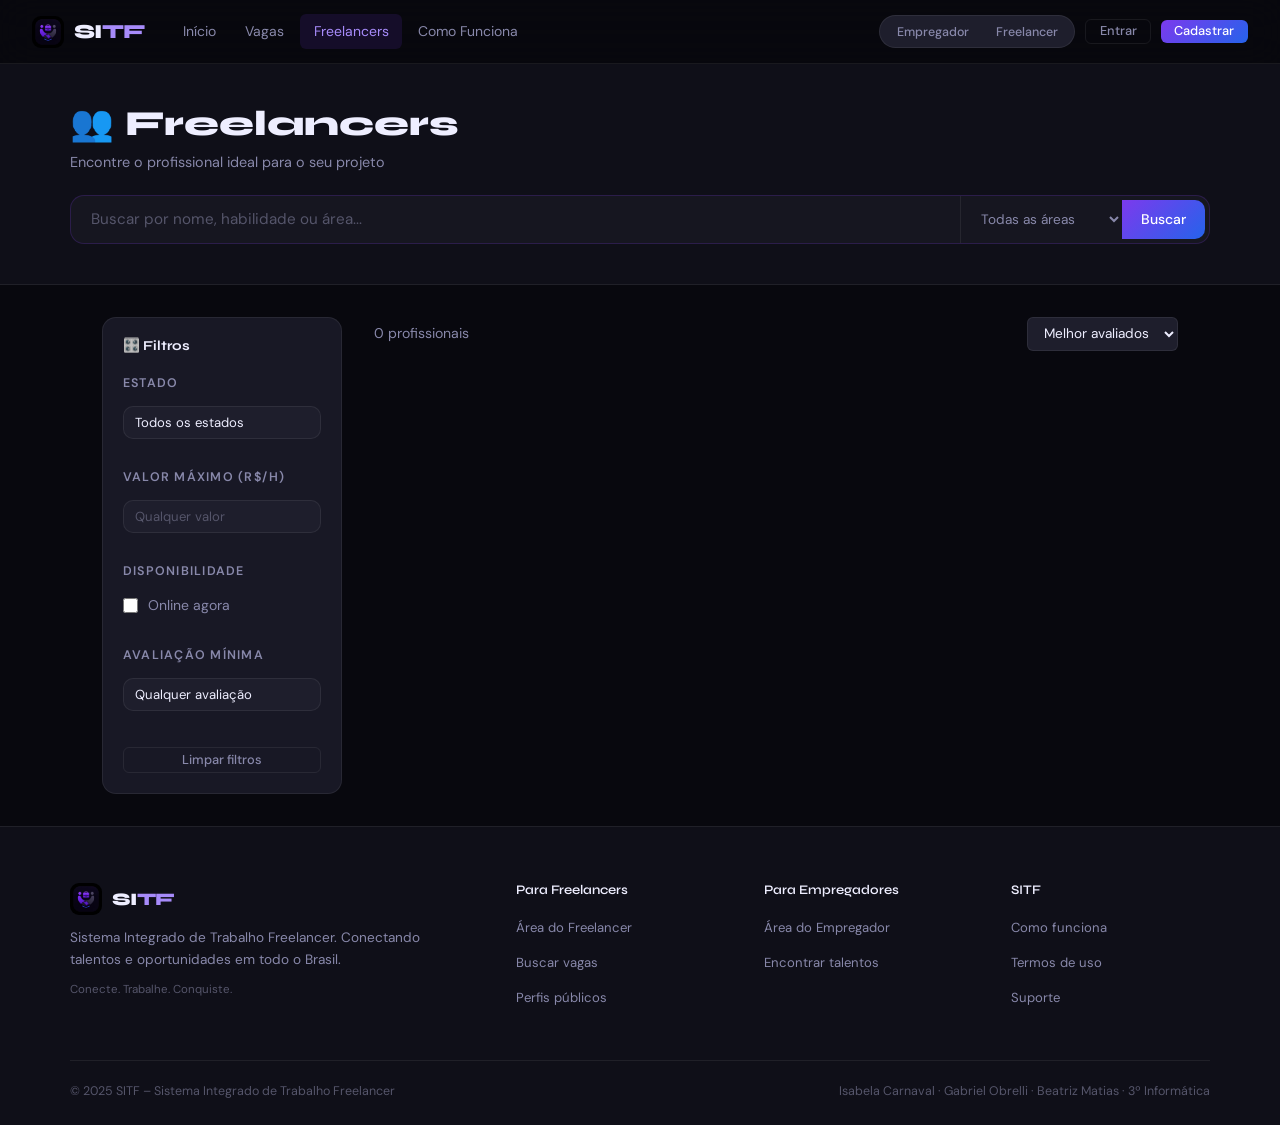
==== SITF_EDITAVEL/freelancers.html @ bf6e8040 "Add files via upload" ====
<!DOCTYPE html>
<html lang="pt-BR">
<head>
<meta charset="UTF-8"><meta name="viewport" content="width=device-width,initial-scale=1">
<title>Freelancers – SITF</title>
<link rel="icon" type="image/png" sizes="32x32" href="assets/img/icon_guia.png">
<link rel="preconnect" href="https://fonts.googleapis.com">
<link href="https://fonts.googleapis.com/css2?family=Syne:wght@400;600;700;800&family=DM+Sans:ital,opsz,wght@0,9..40,300;0,9..40,400;0,9..40,500;1,9..40,300&display=swap" rel="stylesheet">
<link rel="stylesheet" href="styles.css">
<style>
.freelas-page { padding-top: var(--nav-h); }
.freelas-hero { background:var(--dark); padding:2.5rem 2rem; border-bottom:1px solid var(--border2); }
.freelas-layout { display:flex; gap:2rem; max-width:1140px; margin:0 auto; padding:2rem; align-items:flex-start; }
.freelas-grid { display:grid; grid-template-columns:repeat(auto-fill,minmax(240px,1fr)); gap:1.15rem; }
.fc { padding:1.5rem; text-align:center; position:relative; }
.fc-avatar-wrap { position:relative; display:inline-block; margin-bottom:0.85rem; }
.fc-online { position:absolute; bottom:3px; right:3px; width:13px; height:13px; background:var(--green); border-radius:50%; border:2px solid var(--card); }
.fc-name { font-size:1rem; font-weight:700; margin-bottom:0.2rem; }
.fc-role { font-size:0.8rem; color:var(--text-muted); margin-bottom:0.5rem; }
.fc-city { font-size:0.75rem; color:var(--text-dim); margin-bottom:0.6rem; }
.fc-rate { font-size:1rem; font-weight:700; color:var(--purple-light); margin-bottom:0.5rem; }
.fc-stars { font-size:0.82rem; margin-bottom:0.75rem; }
.fc-skills { display:flex; gap:0.3rem; justify-content:center; flex-wrap:wrap; margin-bottom:1rem; }
.freelas-sidebar { width:240px; flex-shrink:0; position:sticky; top:calc(var(--nav-h) + 1rem); }
.filters-body { background:var(--card); border:1px solid var(--border2); border-radius:var(--radius); padding:1.25rem; }
@media(max-width:900px){ .freelas-layout{ flex-direction:column; padding:1.25rem; } .freelas-sidebar{ width:100%; position:static; } }
</style>
</head>
<body>
<div class="scroll-progress"><div class="scroll-bar" id="scrollBar"></div></div>
<nav class="navbar">
  <a href="index.html" class="nav-logo">
    <img src="assets/img/logo.jpeg" alt="SITF" style="width:32px;height:32px;border-radius:9px">
    <span class="sitf-text">SI<span>TF</span></span>
  </a>
  <div class="nav-links">
    <a href="index.html">Início</a>
    <a href="vagas.html" id="nl-vagas">Vagas</a>
    <a href="freelancers.html" id="nl-freelas">Freelancers</a>
    <a href="como-funciona.html" id="nl-como">Como Funciona</a>
  </div>
  <div class="nav-spacer"></div>
  <div class="nav-actions">
    <div class="role-switcher">
      <button class="role-btn" onclick="window.location.href='empregador.html'">Empregador</button>
      <button class="role-btn" onclick="window.location.href='freelancer.html'">Freelancer</button>
    </div>
    <button class="btn btn-ghost btn-sm" onclick="openModal('login')">Entrar</button>
    <button class="btn btn-primary btn-sm" onclick="openModal('register')">Cadastrar</button>
  </div>
  <button class="hamburger" onclick="toggleDrawer()"><span></span><span></span><span></span></button>
</nav>
<div class="mobile-drawer" id="mobileDrawer">
  <a href="index.html" onclick="toggleDrawer()">🏠 Início</a>
  <a href="vagas.html" onclick="toggleDrawer()">🔍 Vagas</a>
  <a href="freelancers.html" onclick="toggleDrawer()">👥 Freelancers</a>
  <a href="como-funciona.html" onclick="toggleDrawer()">📋 Como Funciona</a>
  <div class="sep"></div>
  <a href="empregador.html" onclick="toggleDrawer()">🏢 Área do Empregador</a>
  <a href="freelancer.html" onclick="toggleDrawer()">💼 Área do Freelancer</a>
  <div class="sep"></div>
  <button class="btn btn-ghost btn-full" style="margin-top:0.5rem" onclick="openModal('login');toggleDrawer()">Entrar</button>
  <button class="btn btn-primary btn-full" onclick="openModal('register');toggleDrawer()">Cadastrar-se</button>
</div>
<div class="freelas-page">
  <div class="freelas-hero">
    <div class="container">
      <h1 style="font-size:clamp(1.5rem,3vw,2.2rem);font-weight:800;margin-bottom:0.4rem">👥 Freelancers</h1>
      <p style="color:var(--text-muted);font-size:0.9rem">Encontre o profissional ideal para o seu projeto</p>
      <div style="margin-top:1.25rem">
        <div class="search-bar">
          <input type="text" id="searchInput" placeholder="Buscar por nome, habilidade ou área...">
          <div class="divider-v"></div>
          <select id="searchCat" style="background:transparent;border:none;min-width:130px;padding:0.5rem 1rem;color:var(--text-muted);font-family:inherit;font-size:0.85rem;outline:none">
            <option value="">Todas as áreas</option>
            <option>Design</option><option>Desenvolvimento</option><option>Marketing</option>
            <option>Redação</option><option>Fotografia</option><option>Vídeo</option><option>Consultoria</option>
          </select>
          <button class="btn btn-primary" onclick="applyFilters()">Buscar</button>
        </div>
      </div>
    </div>
  </div>

  <div class="freelas-layout">
    <aside class="freelas-sidebar">
      <div class="filters-body">
        <h3 style="font-size:0.85rem;font-weight:700;margin-bottom:1.25rem">🎛️ Filtros</h3>
        <div class="filter-block">
          <div class="filter-block-title">Estado</div>
          <select class="form-control" id="filterEstado" onchange="applyFilters()" style="font-size:0.82rem;padding:0.45rem 0.7rem">
            <option value="">Todos os estados</option>
            <option>SP</option><option>RJ</option><option>MG</option><option>RS</option>
            <option>PR</option><option>SC</option><option>BA</option><option>CE</option>
          </select>
        </div>
        <div class="filter-block">
          <div class="filter-block-title">Valor máximo (R$/h)</div>
          <input class="form-control" type="number" id="filterMax" placeholder="Qualquer valor" min="0" oninput="applyFilters()" style="font-size:0.82rem;padding:0.45rem 0.7rem">
        </div>
        <div class="filter-block">
          <div class="filter-block-title">Disponibilidade</div>
          <label class="filter-check"><input type="checkbox" id="filterOnline" onchange="applyFilters()"> Online agora</label>
        </div>
        <div class="filter-block">
          <div class="filter-block-title">Avaliação mínima</div>
          <select class="form-control" id="filterRating" onchange="applyFilters()" style="font-size:0.82rem;padding:0.45rem 0.7rem">
            <option value="">Qualquer avaliação</option>
            <option value="4">4+ estrelas</option>
            <option value="4.5">4.5+ estrelas</option>
            <option value="5">5 estrelas</option>
          </select>
        </div>
        <button class="btn btn-ghost btn-full btn-sm" onclick="clearFilters()" style="margin-top:0.5rem">Limpar filtros</button>
      </div>
    </aside>

    <main style="flex:1;min-width:0">
      <div style="display:flex;justify-content:space-between;align-items:center;margin-bottom:1.25rem;flex-wrap:wrap;gap:0.75rem">
        <span style="font-size:0.88rem;color:var(--text-muted)" id="freelaCount">0 profissionais</span>
        <select style="background:var(--dark3);border:1px solid var(--border2);border-radius:var(--radius-xs);padding:0.4rem 0.75rem;color:var(--text);font-size:0.85rem;outline:none" id="sortSelect" onchange="applyFilters()">
          <option value="rating">Melhor avaliados</option>
          <option value="rate_asc">Menor valor</option>
          <option value="rate_desc">Maior valor</option>
          <option value="projetos">Mais projetos</option>
        </select>
      </div>
      <div class="freelas-grid" id="freelasGrid"></div>
    </main>
  </div>
</div>
<footer>
  <div class="container">
    <div class="footer-grid">
      <div>
        <div class="nav-logo" style="margin-bottom:0.75rem">
          <img src="assets/img/logo.jpeg" alt="SITF" style="width:32px;height:32px;border-radius:9px">
          <span class="sitf-text" style="font-size:1.1rem">SI<span>TF</span></span>
        </div>
        <p class="footer-brand-desc">Sistema Integrado de Trabalho Freelancer. Conectando talentos e oportunidades em todo o Brasil.</p>
        <p class="footer-tagline">Conecte. Trabalhe. Conquiste.</p>
      </div>
      <div class="footer-col"><h4>Para Freelancers</h4><ul>
        <li><a href="freelancer.html">Área do Freelancer</a></li>
        <li><a href="vagas.html">Buscar vagas</a></li>
        <li><a href="freelancers.html">Perfis públicos</a></li>
      </ul></div>
      <div class="footer-col"><h4>Para Empregadores</h4><ul>
        <li><a href="empregador.html">Área do Empregador</a></li>
        <li><a href="freelancers.html">Encontrar talentos</a></li>
      </ul></div>
      <div class="footer-col"><h4>SITF</h4><ul>
        <li><a href="como-funciona.html">Como funciona</a></li>
        <li><a href="#">Termos de uso</a></li>
        <li><a href="#">Suporte</a></li>
      </ul></div>
    </div>
    <div class="footer-bottom">
      <span>© 2025 SITF – Sistema Integrado de Trabalho Freelancer</span>
      <span>Isabela Carnaval · Gabriel Obrelli · Beatriz Matias · 3º Informática</span>
    </div>
  </div>
</footer>
<div id="modalsContainer"></div>
<div class="toast" id="toast"><span class="toast-icon" id="toastIcon">✅</span><span id="toastMsg"></span></div>
<!-- MODAL PERFIL FREELANCER -->
<div class="modal-backdrop" id="modalPerfil">
  <div class="modal-box modal-box-wide">
    <div class="modal-header">
      <div id="mpHeader"></div>
      <button class="modal-close" onclick="document.getElementById('modalPerfil').classList.remove('open')">✕</button>
    </div>
    <div id="mpBody"></div>
  </div>
</div>
<script src="shared.js"></script>
<script>
document.getElementById('modalsContainer').innerHTML = buildAuthModal();
document.getElementById('nl-freelas') && (document.getElementById('nl-freelas').className = 'active');

let filteredFreelas = [];

function applyFilters() {
  const q = document.getElementById('searchInput').value.toLowerCase().trim();
  const cat = document.getElementById('searchCat').value.toLowerCase();
  const estado = document.getElementById('filterEstado').value;
  const maxRate = parseFloat(document.getElementById('filterMax').value) || Infinity;
  const online = document.getElementById('filterOnline').checked;
  const minRating = parseFloat(document.getElementById('filterRating').value) || 0;
  const sort = document.getElementById('sortSelect').value;

  const users = SITF.getUsers();
  let freelas = users.filter(u => u.tipo === 'freelancer');

  if (q) freelas = freelas.filter(f => f.nome.toLowerCase().includes(q) || (f.skills||[]).some(s => s.toLowerCase().includes(q)) || (f.bio||'').toLowerCase().includes(q));
  if (cat) freelas = freelas.filter(f => (f.skills||[]).some(s => s.toLowerCase().includes(cat)) || cat === '');
  if (estado) freelas = freelas.filter(f => f.estado === estado);
  if (maxRate !== Infinity) freelas = freelas.filter(f => f.rate <= maxRate);
  if (online) freelas = freelas.filter(f => f.online);
  if (minRating) freelas = freelas.filter(f => (f.rating||0) >= minRating);

  if (sort === 'rating') freelas.sort((a,b) => (b.rating||0)-(a.rating||0));
  else if (sort === 'rate_asc') freelas.sort((a,b) => a.rate-b.rate);
  else if (sort === 'rate_desc') freelas.sort((a,b) => b.rate-a.rate);
  else if (sort === 'projetos') freelas.sort((a,b) => (b.projetos||0)-(a.projetos||0));

  filteredFreelas = freelas;
  renderFreelas();
}

function clearFilters() {
  document.getElementById('searchInput').value = '';
  document.getElementById('searchCat').value = '';
  document.getElementById('filterEstado').value = '';
  document.getElementById('filterMax').value = '';
  document.getElementById('filterOnline').checked = false;
  document.getElementById('filterRating').value = '';
  applyFilters();
}

function renderFreelas() {
  const grid = document.getElementById('freelasGrid');
  document.getElementById('freelaCount').textContent = filteredFreelas.length + ' profissional' + (filteredFreelas.length !== 1 ? 'is' : '');
  if (!filteredFreelas.length) {
    grid.innerHTML = `<div class="empty-state" style="grid-column:1/-1"><div class="empty-state-icon">😕</div><h3>Nenhum profissional encontrado</h3><p>Tente ajustar os filtros.</p></div>`;
    return;
  }
  grid.innerHTML = filteredFreelas.map(f => {
    const avals = SITF.getAvaliacoes().filter(a => a.avaliadoId === f.id && a.tipo === 'empregador_avalia_freelancer');
    const rating = avals.length ? (avals.reduce((s,a)=>s+a.nota,0)/avals.length).toFixed(1) : (f.rating||0);
    const reviews = avals.length || f.reviews || 0;
    return `
    <div class="card card-hover fc" onclick="openPerfil('${f.id}')">
      <div class="fc-avatar-wrap">
        ${avatarHTML(f.nome,'lg')}
        ${f.online ? '<div class="fc-online"></div>' : ''}
      </div>
      <div class="fc-name">${f.nome}</div>
      <div class="fc-role">${f.bio ? f.bio.substring(0,50)+'...' : 'Freelancer'}</div>
      <div class="fc-city">📍 ${f.cidade||'Brasil'}${f.estado?', '+f.estado:''}</div>
      <div class="fc-rate">R$ ${f.rate||'–'}/${f.rateType||'hora'}</div>
      <div class="fc-stars">${starsHTML(parseFloat(rating))} <span style="color:var(--text-muted);font-size:0.75rem">${rating} (${reviews})</span></div>
      <div class="fc-skills">${(f.skills||[]).slice(0,3).map(s=>`<span class="chip">${s}</span>`).join('')}</div>
      <button class="btn btn-primary btn-full btn-sm" onclick="event.stopPropagation();chatWith('${f.id}','${f.nome}')">💬 Enviar mensagem</button>
    </div>`; }).join('');
}

function openPerfil(id) {
  const users = SITF.getUsers();
  const f = users.find(u => u.id === id);
  if (!f) return;
  const avals = SITF.getAvaliacoes().filter(a => a.avaliadoId === id && a.tipo === 'empregador_avalia_freelancer');
  const rating = avals.length ? (avals.reduce((s,a)=>s+a.nota,0)/avals.length).toFixed(1) : (f.rating||0);
  document.getElementById('mpHeader').innerHTML = `
    <div style="display:flex;align-items:center;gap:1rem">
      <div class="online-indicator">${avatarHTML(f.nome,'lg')}${f.online?'<div class="online-dot lg"></div>':''}</div>
      <div>
        <h3 class="modal-title">${f.nome}</h3>
        <p class="modal-subtitle">${f.cidade||''}${f.estado?', '+f.estado:''} ${f.online?'· <span style="color:var(--green)">Online</span>':''}</p>
      </div>
    </div>`;
  document.getElementById('mpBody').innerHTML = `
    <div style="text-align:right;margin-bottom:1rem">
      <a href="perfil.html?id=${f.id}" class="btn btn-ghost btn-sm" target="_blank">🔗 Ver perfil público</a>
    </div>
    <div style="margin-bottom:1rem">
      <div style="font-size:0.95rem;font-weight:700;color:var(--purple-light)">R$ ${f.rate||'–'}/${f.rateType||'hora'}</div>
      <div style="font-size:0.88rem;color:var(--amber);margin:0.4rem 0">${starsHTML(parseFloat(rating))} ${rating} (${avals.length||f.reviews||0} avaliações) · ${f.projetos||0} projetos</div>
    </div>
    <p style="font-size:0.875rem;color:var(--text-muted);line-height:1.7;margin-bottom:1.25rem">${f.bio||'Freelancer disponível no SITF.'}</p>
    <div style="margin-bottom:1.25rem">
      <div style="font-size:0.75rem;color:var(--text-dim);text-transform:uppercase;letter-spacing:0.1em;font-weight:600;margin-bottom:0.5rem">Habilidades</div>
      <div style="display:flex;gap:0.4rem;flex-wrap:wrap">${(f.skills||[]).map(s=>`<span class="chip">${s}</span>`).join('')}</div>
    </div>
    ${f.portfolio?`<div style="margin-bottom:1.25rem;font-size:0.85rem;color:var(--text-muted)">🔗 Portfólio: <a href="https://${f.portfolio}" target="_blank" style="color:var(--purple-light)">${f.portfolio}</a></div>`:''}
    ${avals.length?`<div style="margin-bottom:1.25rem"><div style="font-size:0.75rem;color:var(--text-dim);text-transform:uppercase;letter-spacing:0.1em;font-weight:600;margin-bottom:0.75rem">Avaliações recentes</div>${avals.slice(0,3).map(a=>`<div style="background:var(--dark3);border-radius:var(--radius-sm);padding:0.85rem;margin-bottom:0.6rem"><div style="color:var(--amber);font-size:0.8rem;margin-bottom:0.35rem">${starsHTML(a.nota)}</div><p style="font-size:0.82rem;color:var(--text-muted);font-style:italic">"${a.comentario}"</p></div>`).join('')}</div>`:''}
    <div style="display:flex;gap:0.75rem;flex-wrap:wrap">
      <button class="btn btn-primary btn-lg" onclick="chatWith('${f.id}','${f.nome}');document.getElementById('modalPerfil').classList.remove('open')">💬 Enviar mensagem</button>
      <button class="btn btn-ghost btn-lg" onclick="document.getElementById('modalPerfil').classList.remove('open')">Fechar</button>
    </div>`;
  document.getElementById('modalPerfil').classList.add('open');
}

function chatWith(id, nome) {
  const user = SITF.getUser();
  if (!user) { openModal('login'); showToast('Faça login para enviar mensagem.', 'warn'); return; }
  showToast(`Abrindo chat com ${nome}...`, 'info');
  setTimeout(() => { window.location.href = `${user.tipo === 'empregador' ? 'empregador' : 'freelancer'}.html#chat`; }, 800);
}

applyFilters();
</script>
</body></html>
---- SITF_EDITAVEL/styles.css ----
/* =========================================
   SITF – Sistema Integrado de Trabalho Freelancer
   styles.css – Design System Global
   ========================================= */

*, *::before, *::after { box-sizing: border-box; margin: 0; padding: 0; }

:root {
  --purple:       #7c3aed;
  --purple-dark:  #5b21b6;
  --purple-mid:   #6d28d9;
  --purple-light: #a78bfa;
  --purple-xlight:#ede9fe;
  --blue:         #2563eb;
  --blue-dark:    #1d4ed8;
  --blue-light:   #60a5fa;
  --blue-xlight:  #dbeafe;
  --black:        #08080e;
  --dark:         #0f0f18;
  --dark2:        #161620;
  --dark3:        #1e1e2c;
  --dark4:        #272738;
  --card:         #181825;
  --border:       rgba(124,58,237,0.2);
  --border2:      rgba(255,255,255,0.07);
  --border3:      rgba(255,255,255,0.04);
  --text:         #eeeeff;
  --text-muted:   #8888aa;
  --text-dim:     #55556a;
  --white:        #ffffff;
  --green:        #10b981;
  --amber:        #f59e0b;
  --red:          #ef4444;
  --radius-xs:    6px;
  --radius-sm:    10px;
  --radius:       14px;
  --radius-lg:    20px;
  --radius-xl:    28px;
  --shadow:       0 8px 32px rgba(0,0,0,0.5);
  --shadow-sm:    0 2px 12px rgba(0,0,0,0.3);
  --shadow-glow:  0 0 40px rgba(124,58,237,0.15);
  --nav-h:        64px;
}

html { scroll-behavior: smooth; font-size: 16px; }

body {
  font-family: 'DM Sans', sans-serif;
  background: var(--black);
  color: var(--text);
  line-height: 1.65;
  overflow-x: hidden;
  min-height: 100vh;
}

h1,h2,h3,h4,h5,h6 { font-family: 'Syne', sans-serif; line-height: 1.15; }

a { color: inherit; text-decoration: none; }
button { cursor: pointer; font-family: inherit; border: none; }
input, select, textarea { font-family: inherit; }
img { max-width: 100%; display: block; }
ul, ol { list-style: none; }

/* ---- SCROLLBAR ---- */
::-webkit-scrollbar { width: 6px; height: 6px; }
::-webkit-scrollbar-track { background: var(--dark); }
::-webkit-scrollbar-thumb { background: var(--dark4); border-radius: 3px; }
::-webkit-scrollbar-thumb:hover { background: var(--purple); }

/* ---- SCROLL PROGRESS ---- */
.scroll-progress {
  position: fixed; top: var(--nav-h); left: 0; right: 0; height: 2px; z-index: 99;
}
.scroll-bar {
  height: 100%;
  background: linear-gradient(90deg, var(--purple), var(--blue));
  width: 0%;
  transition: width 0.1s linear;
}

/* ---- NAVBAR ---- */
.navbar {
  position: fixed; top: 0; left: 0; right: 0; z-index: 200;
  height: var(--nav-h);
  background: rgba(8,8,14,0.88);
  backdrop-filter: blur(18px);
  border-bottom: 1px solid var(--border2);
  display: flex; align-items: center;
  padding: 0 2rem; gap: 1.5rem;
}

.nav-logo {
  display: flex; align-items: center; gap: 10px;
  font-family: 'Syne', sans-serif;
  font-size: 1.25rem; font-weight: 800;
  flex-shrink: 0;
  text-decoration: none; color: var(--text);
}

.nav-logo img {
  width: 36px; height: 36px;
  border-radius: 10px;
  object-fit: cover;
}

.nav-logo .sitf-text { letter-spacing: -0.03em; }
.nav-logo .sitf-text span { color: var(--purple-light); }

.nav-links {
  display: flex; align-items: center; gap: 2px; flex: 1;
}

.nav-links a {
  padding: 0.4rem 0.85rem;
  font-size: 0.875rem;
  color: var(--text-muted);
  border-radius: var(--radius-xs);
  transition: color 0.2s, background 0.2s;
  white-space: nowrap;
}

.nav-links a:hover { color: var(--text); background: var(--dark3); }
.nav-links a.active { color: var(--purple-light); background: rgba(124,58,237,0.12); }

.nav-spacer { flex: 1; }

.nav-actions {
  display: flex; align-items: center; gap: 0.6rem; flex-shrink: 0;
}

/* Role switcher pill */
.role-switcher {
  display: flex; align-items: center;
  background: var(--dark3); border-radius: 99px;
  padding: 3px; border: 1px solid var(--border2);
}

.role-btn {
  padding: 0.3rem 0.85rem; border-radius: 99px;
  font-size: 0.78rem; font-weight: 500;
  background: none; color: var(--text-muted);
  transition: all 0.2s;
}

.role-btn.active {
  background: linear-gradient(135deg, var(--purple), var(--blue));
  color: #fff;
}

/* Hamburger */
.hamburger {
  display: none;
  flex-direction: column; gap: 5px;
  background: none; padding: 4px;
  color: var(--text); margin-left: auto;
}

.hamburger span {
  display: block; width: 22px; height: 2px;
  background: currentColor; border-radius: 2px;
  transition: 0.3s;
}

/* Mobile drawer */
.mobile-drawer {
  display: none; position: fixed;
  top: var(--nav-h); left: 0; right: 0; bottom: 0;
  background: var(--dark); z-index: 190;
  flex-direction: column; padding: 1.5rem;
  gap: 0.5rem; overflow-y: auto;
}

.mobile-drawer.open { display: flex; }

.mobile-drawer a {
  padding: 0.85rem 1rem;
  border-bottom: 1px solid var(--border2);
  color: var(--text); font-size: 1rem;
  border-radius: var(--radius-xs);
}

.mobile-drawer a:hover { background: var(--dark3); }

.mobile-drawer .sep { height: 1px; background: var(--border2); margin: 0.5rem 0; }

/* ---- BUTTONS ---- */
.btn {
  display: inline-flex; align-items: center; gap: 0.4rem;
  padding: 0.5rem 1.2rem;
  border-radius: var(--radius-sm);
  font-size: 0.875rem; font-weight: 500;
  border: none; transition: all 0.18s; line-height: 1;
  white-space: nowrap;
}

.btn-primary {
  background: linear-gradient(135deg, var(--purple), var(--blue));
  color: #fff;
}
.btn-primary:hover {
  opacity: 0.88; transform: translateY(-1px);
  box-shadow: 0 6px 24px rgba(124,58,237,0.35);
}
.btn-primary:active { transform: translateY(0); }

.btn-secondary {
  background: var(--dark3); color: var(--text);
  border: 1px solid var(--border2);
}
.btn-secondary:hover { background: var(--dark4); border-color: rgba(255,255,255,0.12); }

.btn-ghost {
  background: transparent; color: var(--text-muted);
  border: 1px solid var(--border2);
}
.btn-ghost:hover { color: var(--text); border-color: rgba(255,255,255,0.15); background: var(--dark3); }

.btn-outline {
  background: transparent; color: var(--purple-light);
  border: 1px solid rgba(124,58,237,0.45);
}
.btn-outline:hover { background: rgba(124,58,237,0.1); border-color: var(--purple); }

.btn-danger {
  background: rgba(239,68,68,0.15); color: #f87171;
  border: 1px solid rgba(239,68,68,0.3);
}
.btn-danger:hover { background: rgba(239,68,68,0.25); }

.btn-success {
  background: rgba(16,185,129,0.15); color: #34d399;
  border: 1px solid rgba(16,185,129,0.3);
}
.btn-success:hover { background: rgba(16,185,129,0.25); }

.btn-sm { padding: 0.35rem 0.85rem; font-size: 0.8rem; border-radius: var(--radius-xs); }
.btn-lg { padding: 0.75rem 2rem; font-size: 1rem; border-radius: var(--radius); }
.btn-xl { padding: 1rem 2.5rem; font-size: 1.05rem; border-radius: var(--radius); }
.btn-full { width: 100%; justify-content: center; }
.btn-icon { width: 36px; height: 36px; padding: 0; justify-content: center; }

/* ---- BADGES ---- */
.badge {
  display: inline-flex; align-items: center; gap: 4px;
  font-size: 0.7rem; font-weight: 600; padding: 0.18rem 0.6rem;
  border-radius: 99px; line-height: 1.4;
}
.badge-new { background: rgba(37,99,235,0.18); color: var(--blue-light); }
.badge-urgent { background: rgba(239,68,68,0.18); color: #f87171; }
.badge-remote { background: rgba(16,185,129,0.18); color: #34d399; }
.badge-presencial { background: rgba(245,158,11,0.18); color: #fcd34d; }
.badge-hibrido { background: rgba(124,58,237,0.18); color: var(--purple-light); }
.badge-open { background: rgba(16,185,129,0.18); color: #34d399; }
.badge-closed { background: rgba(100,100,120,0.25); color: var(--text-muted); }
.badge-featured { background: linear-gradient(135deg,rgba(124,58,237,0.3),rgba(37,99,235,0.3)); color: var(--purple-light); border: 1px solid rgba(124,58,237,0.3); }

/* ---- CARDS ---- */
.card {
  background: var(--card);
  border: 1px solid var(--border2);
  border-radius: var(--radius);
}

.card-hover {
  transition: border-color 0.2s, transform 0.2s, box-shadow 0.2s;
  cursor: pointer; position: relative; overflow: hidden;
}

.card-hover::before {
  content: '';
  position: absolute; top: 0; left: 0; right: 0; height: 3px;
  background: linear-gradient(90deg, var(--purple), var(--blue));
  transform: scaleX(0); transition: transform 0.3s;
  transform-origin: left; border-radius: 0;
}

.card-hover:hover {
  border-color: rgba(124,58,237,0.35);
  transform: translateY(-2px);
  box-shadow: 0 12px 36px rgba(0,0,0,0.35);
}

.card-hover:hover::before { transform: scaleX(1); }

/* ---- AVATAR ---- */
.avatar {
  border-radius: 50%; flex-shrink: 0;
  display: flex; align-items: center; justify-content: center;
  font-weight: 700; color: #fff; font-family: 'Syne', sans-serif;
  overflow: hidden;
}

.avatar-sm  { width: 32px; height: 32px; font-size: 0.75rem; }
.avatar-md  { width: 44px; height: 44px; font-size: 1rem; }
.avatar-lg  { width: 64px; height: 64px; font-size: 1.3rem; }
.avatar-xl  { width: 88px; height: 88px; font-size: 1.8rem; }

.online-indicator {
  position: relative; display: inline-flex;
}
.online-dot {
  position: absolute; bottom: 2px; right: 2px;
  width: 10px; height: 10px;
  background: var(--green); border-radius: 50%;
  border: 2px solid var(--card);
}
.online-dot.lg { width: 14px; height: 14px; bottom: 3px; right: 3px; }

/* ---- STAR RATING ---- */
.stars { color: var(--amber); }
.stars-empty { color: var(--dark4); }

/* ---- FORMS ---- */
.form-group { margin-bottom: 1.1rem; }

.form-label {
  display: block; font-size: 0.82rem;
  color: var(--text-muted); margin-bottom: 0.4rem;
  font-weight: 500;
}

.form-control {
  width: 100%;
  background: var(--dark3);
  border: 1px solid var(--border2);
  border-radius: var(--radius-sm);
  padding: 0.65rem 0.9rem;
  color: var(--text); font-size: 0.9rem; font-family: inherit;
  outline: none; transition: border-color 0.2s, box-shadow 0.2s;
  appearance: none;
}

.form-control:focus {
  border-color: var(--purple);
  box-shadow: 0 0 0 3px rgba(124,58,237,0.12);
}

.form-control::placeholder { color: var(--text-dim); }

.form-control:disabled { opacity: 0.5; cursor: not-allowed; }

textarea.form-control { resize: vertical; min-height: 90px; line-height: 1.5; }

.form-hint { font-size: 0.75rem; color: var(--text-dim); margin-top: 0.35rem; }
.form-error { font-size: 0.75rem; color: #f87171; margin-top: 0.35rem; }

.input-group {
  display: flex; align-items: stretch; gap: 0;
}
.input-group .form-control {
  border-radius: var(--radius-sm) 0 0 var(--radius-sm);
  flex: 1;
}
.input-group .btn {
  border-radius: 0 var(--radius-sm) var(--radius-sm) 0;
}
.input-prefix {
  display: flex; align-items: center; padding: 0 0.75rem;
  background: var(--dark4); border: 1px solid var(--border2);
  border-right: none; border-radius: var(--radius-sm) 0 0 var(--radius-sm);
  color: var(--text-muted); font-size: 0.88rem; white-space: nowrap;
}

.form-row { display: grid; gap: 0.75rem; }
.form-row-2 { grid-template-columns: 1fr 1fr; }
.form-row-3 { grid-template-columns: 1fr 1fr 1fr; }

@media (max-width: 560px) {
  .form-row-2, .form-row-3 { grid-template-columns: 1fr; }
}

/* ---- TABS ---- */
.tabs {
  display: flex; background: var(--dark3);
  border-radius: var(--radius-sm); padding: 3px;
}

.tab-btn {
  flex: 1; padding: 0.5rem 1rem; text-align: center;
  font-size: 0.85rem; border-radius: var(--radius-xs);
  background: none; color: var(--text-muted);
  transition: 0.2s; font-weight: 500;
}

.tab-btn.active {
  background: var(--dark2); color: var(--text);
}

/* ---- MODAL ---- */
.modal-backdrop {
  display: none; position: fixed; inset: 0;
  background: rgba(0,0,0,0.75); z-index: 500;
  align-items: center; justify-content: center;
  padding: 1rem;
}
.modal-backdrop.open { display: flex; }

.modal-box {
  background: var(--dark2);
  border: 1px solid var(--border);
  border-radius: var(--radius-lg);
  padding: 2rem; width: 100%; max-width: 480px;
  max-height: 90vh; overflow-y: auto;
  animation: modalIn 0.22s ease;
}

.modal-box-wide { max-width: 680px; }

@keyframes modalIn {
  from { opacity: 0; transform: translateY(16px) scale(0.98); }
  to   { opacity: 1; transform: none; }
}

.modal-header {
  display: flex; justify-content: space-between; align-items: flex-start;
  margin-bottom: 1.5rem;
}

.modal-title { font-size: 1.2rem; font-weight: 800; }
.modal-subtitle { font-size: 0.82rem; color: var(--text-muted); margin-top: 0.25rem; }

.modal-close {
  background: none; color: var(--text-muted);
  font-size: 1.3rem; line-height: 1; padding: 2px;
  border-radius: 6px; flex-shrink: 0;
  transition: color 0.15s;
}
.modal-close:hover { color: var(--text); }

/* ---- TOAST ---- */
.toast {
  position: fixed; bottom: 1.5rem; right: 1.5rem; z-index: 900;
  background: var(--dark2);
  border: 1px solid rgba(124,58,237,0.4);
  border-radius: var(--radius); padding: 0.85rem 1.25rem;
  display: flex; align-items: center; gap: 0.75rem;
  box-shadow: var(--shadow); font-size: 0.875rem;
  transform: translateY(80px); opacity: 0;
  transition: transform 0.3s cubic-bezier(0.34,1.56,0.64,1), opacity 0.3s;
  max-width: 340px; pointer-events: none;
}
.toast.show { transform: none; opacity: 1; pointer-events: auto; }
.toast-icon { font-size: 1.1rem; flex-shrink: 0; }

/* ---- SECTION COMMONS ---- */
.section { padding: 5rem 2rem; }
.section-dark { background: var(--dark); }
.section-darker { background: var(--dark2); }

.container { max-width: 1140px; margin: 0 auto; width: 100%; }

.section-label {
  font-size: 0.75rem; font-weight: 600; letter-spacing: 0.14em;
  text-transform: uppercase; color: var(--purple-light);
  margin-bottom: 0.6rem; display: block;
}

.section-title {
  font-size: clamp(1.6rem, 3vw, 2.4rem);
  font-weight: 800; line-height: 1.15; margin-bottom: 0.75rem;
}

.section-subtitle { color: var(--text-muted); font-size: 1rem; }

.section-head { margin-bottom: 2.5rem; }
.section-head-center { text-align: center; }
.section-head-center .section-subtitle { max-width: 520px; margin: 0 auto; }
.section-head-between { display: flex; justify-content: space-between; align-items: flex-end; flex-wrap: wrap; gap: 1rem; }

/* ---- GRADIENT TEXT ---- */
.grad-text {
  background: linear-gradient(135deg, var(--purple-light), var(--blue-light));
  -webkit-background-clip: text; -webkit-text-fill-color: transparent; background-clip: text;
}

/* ---- CHIP / TAG ---- */
.chip {
  display: inline-flex; align-items: center; gap: 4px;
  background: var(--dark3); color: var(--text-muted);
  font-size: 0.72rem; padding: 0.22rem 0.6rem;
  border-radius: var(--radius-xs); font-weight: 500;
  border: 1px solid var(--border3);
}

/* ---- DIVIDER ---- */
.divider {
  border: none;
  border-top: 1px solid var(--border2);
  margin: 1.5rem 0;
}

/* ---- GRID UTILITIES ---- */
.grid { display: grid; }
.grid-2 { grid-template-columns: repeat(2, 1fr); }
.grid-3 { grid-template-columns: repeat(3, 1fr); }
.grid-4 { grid-template-columns: repeat(4, 1fr); }
.grid-auto-fill-280 { grid-template-columns: repeat(auto-fill, minmax(280px, 1fr)); }
.grid-auto-fill-240 { grid-template-columns: repeat(auto-fill, minmax(240px, 1fr)); }
.grid-auto-fill-300 { grid-template-columns: repeat(auto-fill, minmax(300px, 1fr)); }
.gap-sm { gap: 0.75rem; }
.gap-md { gap: 1.25rem; }
.gap-lg { gap: 2rem; }

/* ---- FLEX UTILITIES ---- */
.flex { display: flex; }
.flex-col { flex-direction: column; }
.items-center { align-items: center; }
.items-start { align-items: flex-start; }
.justify-between { justify-content: space-between; }
.justify-center { justify-content: center; }
.flex-1 { flex: 1; }
.flex-wrap { flex-wrap: wrap; }
.flex-shrink-0 { flex-shrink: 0; }
.gap-xs { gap: 0.35rem; }
.gap-sm { gap: 0.6rem; }

/* ---- TEXT UTILITIES ---- */
.text-muted { color: var(--text-muted); }
.text-dim { color: var(--text-dim); }
.text-sm { font-size: 0.85rem; }
.text-xs { font-size: 0.75rem; }
.text-purple { color: var(--purple-light); }
.text-green { color: var(--green); }
.text-red { color: var(--red); }
.text-amber { color: var(--amber); }
.text-center { text-align: center; }
.font-bold { font-weight: 700; }
.font-600 { font-weight: 600; }
.truncate { overflow: hidden; text-overflow: ellipsis; white-space: nowrap; }
.line-clamp-2 { display: -webkit-box; -webkit-line-clamp: 2; -webkit-box-orient: vertical; overflow: hidden; }

/* ---- SPACING ---- */
.mt-1 { margin-top: 0.5rem; }
.mt-2 { margin-top: 1rem; }
.mt-3 { margin-top: 1.5rem; }
.mb-1 { margin-bottom: 0.5rem; }
.mb-2 { margin-bottom: 1rem; }
.mb-3 { margin-bottom: 1.5rem; }

/* ---- HIDDEN ---- */
.hidden { display: none !important; }
.sr-only {
  position: absolute; width: 1px; height: 1px;
  padding: 0; margin: -1px; overflow: hidden;
  clip: rect(0,0,0,0); white-space: nowrap; border: 0;
}

/* ---- SEARCH BOX ---- */
.search-bar {
  background: var(--dark2);
  border: 1px solid var(--border);
  border-radius: var(--radius);
  display: flex; align-items: stretch;
  overflow: hidden;
}

.search-bar input {
  flex: 1; background: none; border: none; outline: none;
  padding: 0.85rem 1.25rem; color: var(--text);
  font-size: 0.95rem; font-family: inherit;
}
.search-bar input::placeholder { color: var(--text-dim); }

.search-bar .divider-v {
  width: 1px; background: var(--border2);
  align-self: stretch;
}

.search-bar select {
  background: none; border: none; outline: none;
  padding: 0 1rem; color: var(--text-muted);
  font-family: inherit; font-size: 0.85rem;
  cursor: pointer; min-width: 140px;
}

.search-bar .btn { border-radius: 0 var(--radius-sm) var(--radius-sm) 0; margin: 4px 4px 4px 0; }

.filter-tags { display: flex; gap: 0.4rem; flex-wrap: wrap; margin-top: 0.65rem; }
.filter-tag {
  font-size: 0.75rem; padding: 0.22rem 0.7rem;
  border-radius: 99px; border: 1px solid var(--border2);
  color: var(--text-muted); cursor: pointer; transition: 0.2s;
  background: none;
}
.filter-tag:hover, .filter-tag.active {
  border-color: var(--purple); color: var(--purple-light);
  background: rgba(124,58,237,0.08);
}

/* ---- STAT CARD ---- */
.stat-card {
  background: var(--dark3); border-radius: var(--radius);
  padding: 1.25rem 1.5rem;
}
.stat-value { font-size: 1.6rem; font-weight: 800; font-family: 'Syne', sans-serif; }
.stat-label { font-size: 0.78rem; color: var(--text-muted); margin-top: 0.2rem; }
.stat-delta { font-size: 0.72rem; font-weight: 600; }
.stat-delta.up { color: var(--green); }
.stat-delta.down { color: var(--red); }

/* ---- CHAT COMPONENTS ---- */
.chat-layout { display: flex; height: 100%; }

.chat-sidebar {
  width: 280px; flex-shrink: 0;
  background: var(--dark2);
  border-right: 1px solid var(--border2);
  display: flex; flex-direction: column;
}

.chat-sidebar-header {
  padding: 1rem 1.25rem;
  border-bottom: 1px solid var(--border2);
  display: flex; justify-content: space-between; align-items: center;
  font-weight: 600; font-size: 0.9rem; flex-shrink: 0;
}

.chat-contacts { flex: 1; overflow-y: auto; }

.contact-item {
  display: flex; align-items: center; gap: 0.75rem;
  padding: 0.85rem 1.25rem;
  border-bottom: 1px solid var(--border3);
  cursor: pointer; transition: background 0.15s;
}
.contact-item:hover { background: rgba(255,255,255,0.03); }
.contact-item.active {
  background: rgba(124,58,237,0.1);
  border-right: 2px solid var(--purple);
}
.contact-info { flex: 1; min-width: 0; }
.contact-name { font-size: 0.875rem; font-weight: 500; }
.contact-preview { font-size: 0.72rem; color: var(--text-muted); white-space: nowrap; overflow: hidden; text-overflow: ellipsis; }
.contact-meta { display: flex; flex-direction: column; align-items: flex-end; gap: 3px; }
.contact-time { font-size: 0.65rem; color: var(--text-dim); }
.unread-badge {
  background: var(--purple); color: #fff;
  font-size: 0.62rem; font-weight: 700;
  width: 16px; height: 16px; border-radius: 50%;
  display: flex; align-items: center; justify-content: center;
}

.chat-main { flex: 1; display: flex; flex-direction: column; min-width: 0; }

.chat-header {
  padding: 0.85rem 1.25rem;
  border-bottom: 1px solid var(--border2);
  display: flex; align-items: center; gap: 0.75rem;
  flex-shrink: 0;
}
.chat-header-info { flex: 1; }
.chat-peer-name { font-size: 0.9rem; font-weight: 600; }
.chat-peer-status { font-size: 0.7rem; color: var(--green); }

.chat-messages {
  flex: 1; overflow-y: auto; padding: 1.25rem;
  display: flex; flex-direction: column; gap: 0.85rem;
}

.message { display: flex; gap: 0.5rem; max-width: 78%; }
.message.outgoing { align-self: flex-end; flex-direction: row-reverse; }

.msg-bubble {
  padding: 0.65rem 0.9rem;
  border-radius: 14px; font-size: 0.85rem; line-height: 1.45;
}
.message .msg-bubble {
  background: var(--dark3); color: var(--text);
  border-bottom-left-radius: 4px;
}
.message.outgoing .msg-bubble {
  background: linear-gradient(135deg, var(--purple), var(--blue));
  color: #fff; border-bottom-right-radius: 4px;
}

.msg-time { font-size: 0.6rem; color: var(--text-dim); margin-top: 3px; }
.message.outgoing .msg-time { text-align: right; }

.chat-composer {
  padding: 0.85rem 1.25rem;
  border-top: 1px solid var(--border2);
  display: flex; gap: 0.5rem; align-items: center;
  flex-shrink: 0;
}
.composer-input {
  flex: 1; background: var(--dark3);
  border: 1px solid var(--border2);
  border-radius: 99px; padding: 0.55rem 1.1rem;
  color: var(--text); font-family: inherit; font-size: 0.85rem; outline: none;
  transition: border-color 0.2s;
}
.composer-input:focus { border-color: var(--purple); }
.composer-input::placeholder { color: var(--text-dim); }

.send-btn {
  width: 38px; height: 38px; border-radius: 50%;
  background: linear-gradient(135deg, var(--purple), var(--blue));
  color: #fff; font-size: 1rem; display: flex;
  align-items: center; justify-content: center;
  transition: opacity 0.2s, transform 0.15s;
  flex-shrink: 0;
}
.send-btn:hover { opacity: 0.85; transform: scale(1.05); }

/* ---- RATING STARS INPUT ---- */
.star-input { display: flex; gap: 4px; }
.star-input span {
  font-size: 1.6rem; cursor: pointer; color: var(--dark4);
  transition: color 0.15s, transform 0.1s;
}
.star-input span.active, .star-input span:hover { color: var(--amber); }
.star-input span:hover { transform: scale(1.15); }

/* ---- PROGRESS BAR ---- */
.progress-bar {
  height: 6px; background: var(--dark4); border-radius: 99px; overflow: hidden;
}
.progress-fill {
  height: 100%; border-radius: 99px;
  background: linear-gradient(90deg, var(--purple), var(--blue));
  transition: width 0.4s ease;
}

/* ---- EMPTY STATE ---- */
.empty-state {
  text-align: center; padding: 4rem 2rem;
  color: var(--text-muted);
}
.empty-state-icon { font-size: 3rem; margin-bottom: 1rem; opacity: 0.5; }
.empty-state h3 { font-size: 1.1rem; margin-bottom: 0.5rem; color: var(--text); }

/* ---- RESPONSIVE NAV ---- */
@media (max-width: 900px) {
  .nav-links { display: none; }
  .nav-actions { display: none; }
  .hamburger { display: flex; }
}

@media (max-width: 768px) {
  .section { padding: 3.5rem 1.25rem; }
  .grid-2, .grid-3, .grid-4 { grid-template-columns: 1fr; }
}

@media (max-width: 560px) {
  .chat-sidebar { width: 100%; }
  .chat-main { display: none; }
  .chat-main.active { display: flex; }
}

/* ---- HERO BG FX ---- */
.hero-bg-fx {
  position: absolute; inset: 0; pointer-events: none; overflow: hidden;
}
.hero-orb {
  position: absolute; border-radius: 50%;
  filter: blur(80px); opacity: 0.18;
}
.hero-orb-1 {
  width: 600px; height: 600px; top: -150px; right: -100px;
  background: radial-gradient(circle, var(--purple) 0%, transparent 70%);
}
.hero-orb-2 {
  width: 400px; height: 400px; bottom: -100px; left: 5%;
  background: radial-gradient(circle, var(--blue) 0%, transparent 70%);
}
.hero-grid-lines {
  position: absolute; inset: 0;
  background-image:
    linear-gradient(rgba(124,58,237,0.04) 1px, transparent 1px),
    linear-gradient(90deg, rgba(124,58,237,0.04) 1px, transparent 1px);
  background-size: 52px 52px;
}

/* ---- VAGA CARD ---- */
.vaga-card {
  padding: 1.35rem;
}
.vaga-card .company-logo {
  width: 40px; height: 40px; border-radius: var(--radius-xs);
  display: flex; align-items: center; justify-content: center;
  font-size: 1rem; font-weight: 800; color: #fff; flex-shrink: 0;
}
.vaga-title { font-size: 0.95rem; font-weight: 600; margin-bottom: 0.25rem; }
.vaga-company-name { font-size: 0.78rem; color: var(--text-muted); }
.vaga-desc { font-size: 0.82rem; color: var(--text-muted); line-height: 1.55; }
.vaga-price { font-size: 1rem; font-weight: 700; }
.vaga-price sub { font-size: 0.7rem; font-weight: 400; color: var(--text-muted); vertical-align: middle; }

/* ---- FREELANCER CARD ---- */
.freela-card { padding: 1.5rem; text-align: center; }
.freela-rate { font-size: 0.95rem; font-weight: 700; color: var(--purple-light); }

/* ---- SIDEBAR FILTERS ---- */
.filter-sidebar { width: 260px; flex-shrink: 0; }

.filter-block {
  margin-bottom: 1.75rem;
}
.filter-block-title {
  font-size: 0.78rem; font-weight: 600; text-transform: uppercase;
  letter-spacing: 0.1em; color: var(--text-muted); margin-bottom: 0.75rem;
}

.filter-check {
  display: flex; align-items: center; gap: 0.6rem;
  margin-bottom: 0.5rem; cursor: pointer; font-size: 0.875rem;
  color: var(--text-muted); transition: color 0.15s;
}
.filter-check input[type=checkbox] {
  width: 15px; height: 15px; border-radius: 3px;
  accent-color: var(--purple); cursor: pointer;
}
.filter-check:hover { color: var(--text); }

.price-range { display: flex; align-items: center; gap: 0.5rem; }
.price-range input[type=number] {
  width: 80px; background: var(--dark3); border: 1px solid var(--border2);
  border-radius: var(--radius-xs); padding: 0.4rem 0.6rem;
  color: var(--text); font-size: 0.82rem; outline: none;
}
.price-range span { color: var(--text-dim); font-size: 0.82rem; }

/* ---- PROFILE HEADER ---- */
.profile-header {
  background: var(--dark);
  border-bottom: 1px solid var(--border2);
  padding: 2.5rem 2rem;
}

.profile-cover {
  height: 160px;
  background: linear-gradient(135deg, rgba(124,58,237,0.25), rgba(37,99,235,0.25));
  border-radius: var(--radius-lg) var(--radius-lg) 0 0;
  position: relative;
}

/* ---- DASHBOARD SIDEBAR ---- */
.dash-layout {
  display: flex; min-height: calc(100vh - var(--nav-h));
  padding-top: var(--nav-h);
}

.dash-sidebar {
  width: 240px; flex-shrink: 0;
  background: var(--dark2);
  border-right: 1px solid var(--border2);
  padding: 1.5rem 1rem;
  position: sticky; top: var(--nav-h);
  height: calc(100vh - var(--nav-h)); overflow-y: auto;
}

.dash-nav-item {
  display: flex; align-items: center; gap: 0.65rem;
  padding: 0.6rem 0.85rem; border-radius: var(--radius-sm);
  font-size: 0.875rem; color: var(--text-muted);
  cursor: pointer; transition: all 0.15s; margin-bottom: 2px;
  border: none; background: none; width: 100%; text-align: left;
}

.dash-nav-item:hover { color: var(--text); background: var(--dark3); }
.dash-nav-item.active { color: var(--purple-light); background: rgba(124,58,237,0.12); }
.dash-nav-item .icon { font-size: 1rem; width: 20px; text-align: center; flex-shrink: 0; }
.dash-nav-section { font-size: 0.68rem; font-weight: 600; text-transform: uppercase; letter-spacing: 0.12em; color: var(--text-dim); padding: 0.5rem 0.85rem; margin-top: 1rem; }

.dash-content { flex: 1; padding: 2rem; overflow-y: auto; }

@media (max-width: 768px) {
  .dash-layout { flex-direction: column; }
  .dash-sidebar { width: 100%; height: auto; position: relative; top: 0; flex-direction: row; display: flex; flex-wrap: wrap; gap: 4px; padding: 0.75rem; }
  .dash-nav-section { display: none; }
  .dash-content { padding: 1.25rem; }
}

/* ---- NOTIFICATION DOT ---- */
.notif-dot {
  width: 8px; height: 8px; border-radius: 50%;
  background: var(--purple); display: inline-block;
}

/* ---- PAGE WRAPPER ---- */
.page-wrapper { padding-top: var(--nav-h); }

/* ---- FOOTER ---- */
footer {
  background: var(--dark);
  border-top: 1px solid var(--border2);
  padding: 3.5rem 2rem 1.5rem;
}

.footer-grid {
  display: grid;
  grid-template-columns: 2fr 1fr 1fr 1fr;
  gap: 3rem; margin-bottom: 2.5rem;
}

@media (max-width: 900px) { .footer-grid { grid-template-columns: 1fr 1fr; gap: 2rem; } }
@media (max-width: 480px) { .footer-grid { grid-template-columns: 1fr; } }

.footer-brand-desc {
  font-size: 0.85rem; color: var(--text-muted);
  margin-top: 0.75rem; line-height: 1.65;
}

.footer-tagline {
  font-size: 0.72rem; color: var(--text-dim); margin-top: 0.5rem;
}

.footer-col h4 {
  font-size: 0.82rem; font-weight: 600; margin-bottom: 1rem;
  color: var(--text);
}

.footer-col li { margin-bottom: 0.55rem; }
.footer-col a { font-size: 0.82rem; color: var(--text-muted); transition: color 0.15s; }
.footer-col a:hover { color: var(--purple-light); }

.footer-bottom {
  border-top: 1px solid var(--border2); padding-top: 1.25rem;
  display: flex; justify-content: space-between; align-items: center;
  flex-wrap: wrap; gap: 0.75rem;
  font-size: 0.78rem; color: var(--text-dim);
}
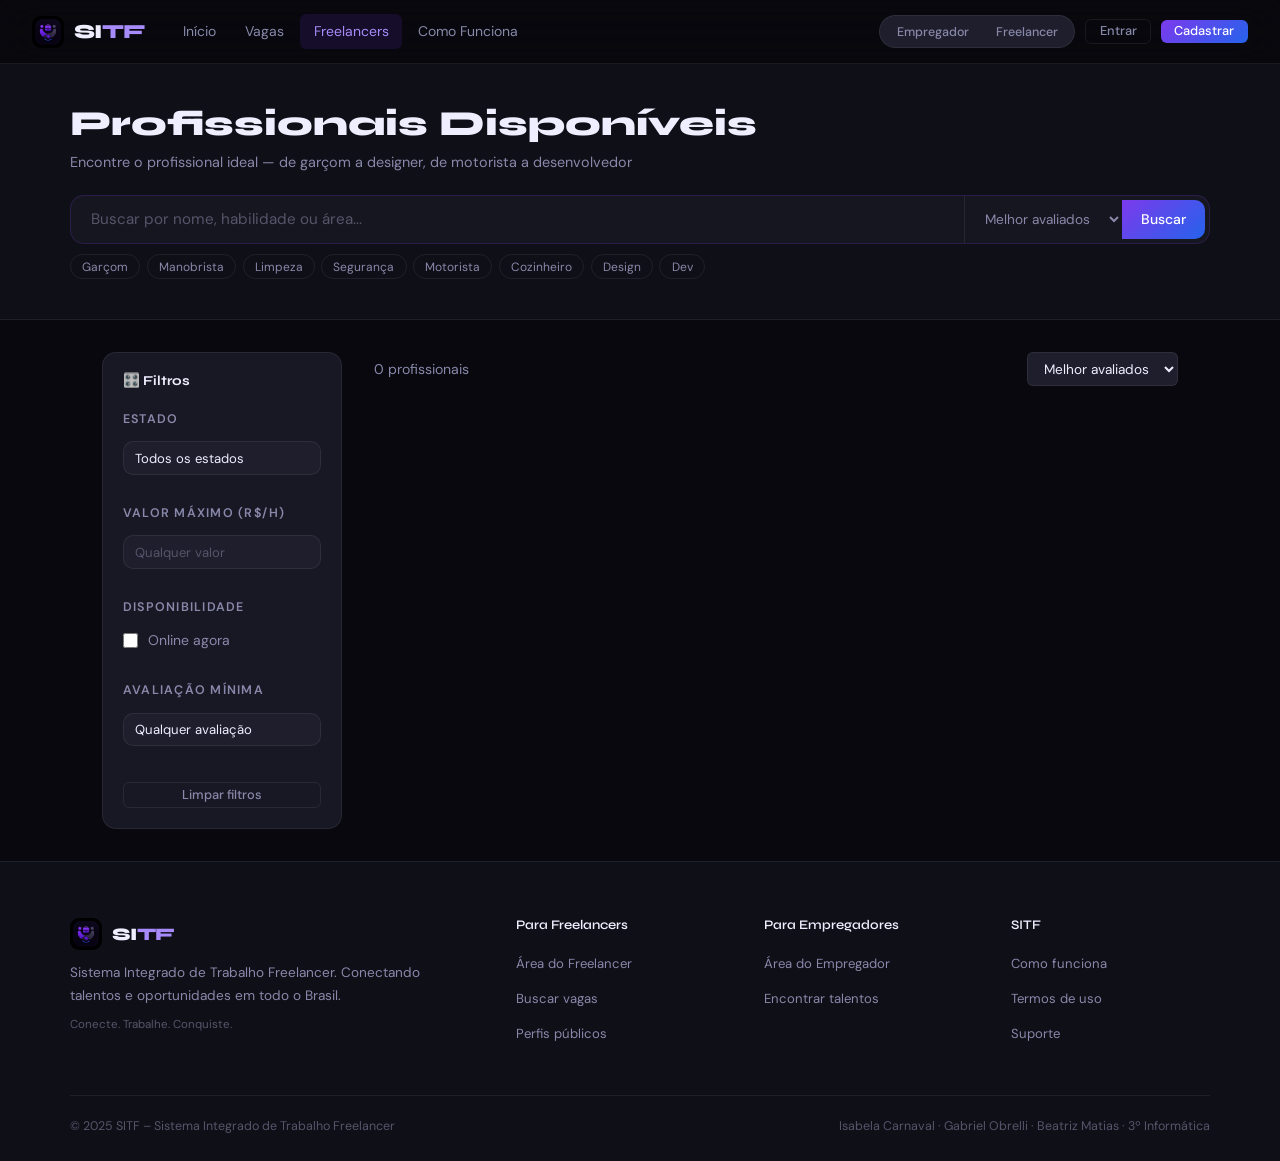
==== commit 407e9d0c: "Enhance freelancers page with search and filter options Updated the freelancers page to enhance sear" ====
--- a/SITF_EDITAVEL/freelancers.html
+++ b/SITF_EDITAVEL/freelancers.html
@@ -63,24 +63,42 @@
   <button class="btn btn-primary btn-full" onclick="openModal('register');toggleDrawer()">Cadastrar-se</button>
 </div>
 <div class="freelas-page">
-  <div class="freelas-hero">
-    <div class="container">
-      <h1 style="font-size:clamp(1.5rem,3vw,2.2rem);font-weight:800;margin-bottom:0.4rem">👥 Freelancers</h1>
-      <p style="color:var(--text-muted);font-size:0.9rem">Encontre o profissional ideal para o seu projeto</p>
-      <div style="margin-top:1.25rem">
-        <div class="search-bar">
-          <input type="text" id="searchInput" placeholder="Buscar por nome, habilidade ou área...">
-          <div class="divider-v"></div>
-          <select id="searchCat" style="background:transparent;border:none;min-width:130px;padding:0.5rem 1rem;color:var(--text-muted);font-family:inherit;font-size:0.85rem;outline:none">
-            <option value="">Todas as áreas</option>
-            <option>Design</option><option>Desenvolvimento</option><option>Marketing</option>
-            <option>Redação</option><option>Fotografia</option><option>Vídeo</option><option>Consultoria</option>
-          </select>
-          <button class="btn btn-primary" onclick="applyFilters()">Buscar</button>
-        </div>
-      </div>
-    </div>
-  </div>
+<div class="freelas-hero">
+  <div class="container">
+    <h1 style="font-size:clamp(1.5rem,3vw,2.2rem);font-weight:800;margin-bottom:0.4rem">
+      Profissionais Disponíveis
+    </h1>
+    <p style="color:var(--text-muted);font-size:0.9rem">
+      Encontre o profissional ideal — de garçom a designer, de motorista a desenvolvedor
+    </p>
+    <div style="margin-top:1.25rem">
+      <div class="search-bar">
+        <input type="text" id="searchInput"
+          placeholder="Buscar por nome, habilidade ou área...">
+        <div class="divider-v"></div>
+        <select id="sortSelect"
+          style="background:transparent;border:none;outline:none;padding:0.5rem 1rem;color:var(--text-muted);font-family:inherit;font-size:0.85rem"
+          onchange="applyFilters()">
+          <option value="rating">Melhor avaliados</option>
+          <option value="rate_asc">Menor valor</option>
+          <option value="rate_desc">Maior valor</option>
+          <option value="projetos">Mais projetos</option>
+        </select>
+        <button class="btn btn-primary" onclick="applyFilters()">Buscar</button>
+      </div>
+      <div class="filter-tags" style="margin-top:0.65rem">
+        <button class="filter-tag" onclick="quickFilterFreela('Garçom')">Garçom</button>
+        <button class="filter-tag" onclick="quickFilterFreela('Manobrista')">Manobrista</button>
+        <button class="filter-tag" onclick="quickFilterFreela('Limpeza')">Limpeza</button>
+        <button class="filter-tag" onclick="quickFilterFreela('Segurança')">Segurança</button>
+        <button class="filter-tag" onclick="quickFilterFreela('Motorista')">Motorista</button>
+        <button class="filter-tag" onclick="quickFilterFreela('Cozinheiro')">Cozinheiro</button>
+        <button class="filter-tag" onclick="quickFilterFreela('Design')">Design</button>
+        <button class="filter-tag" onclick="quickFilterFreela('Desenvolvimento')">Dev</button>
+      </div>
+    </div>
+  </div>
+</div>
 
   <div class="freelas-layout">
     <aside class="freelas-sidebar">
@@ -289,5 +307,14 @@
 }
 
 applyFilters();
+
+
+  function quickFilterFreela(term) {
+  document.getElementById('searchCat').value = term;
+  document.querySelectorAll('.filter-tag').forEach(t => {
+    t.classList.toggle('active', t.textContent.trim() === term);
+  });
+  applyFilters();
+}
 </script>
-</body></html>+</body></html>
